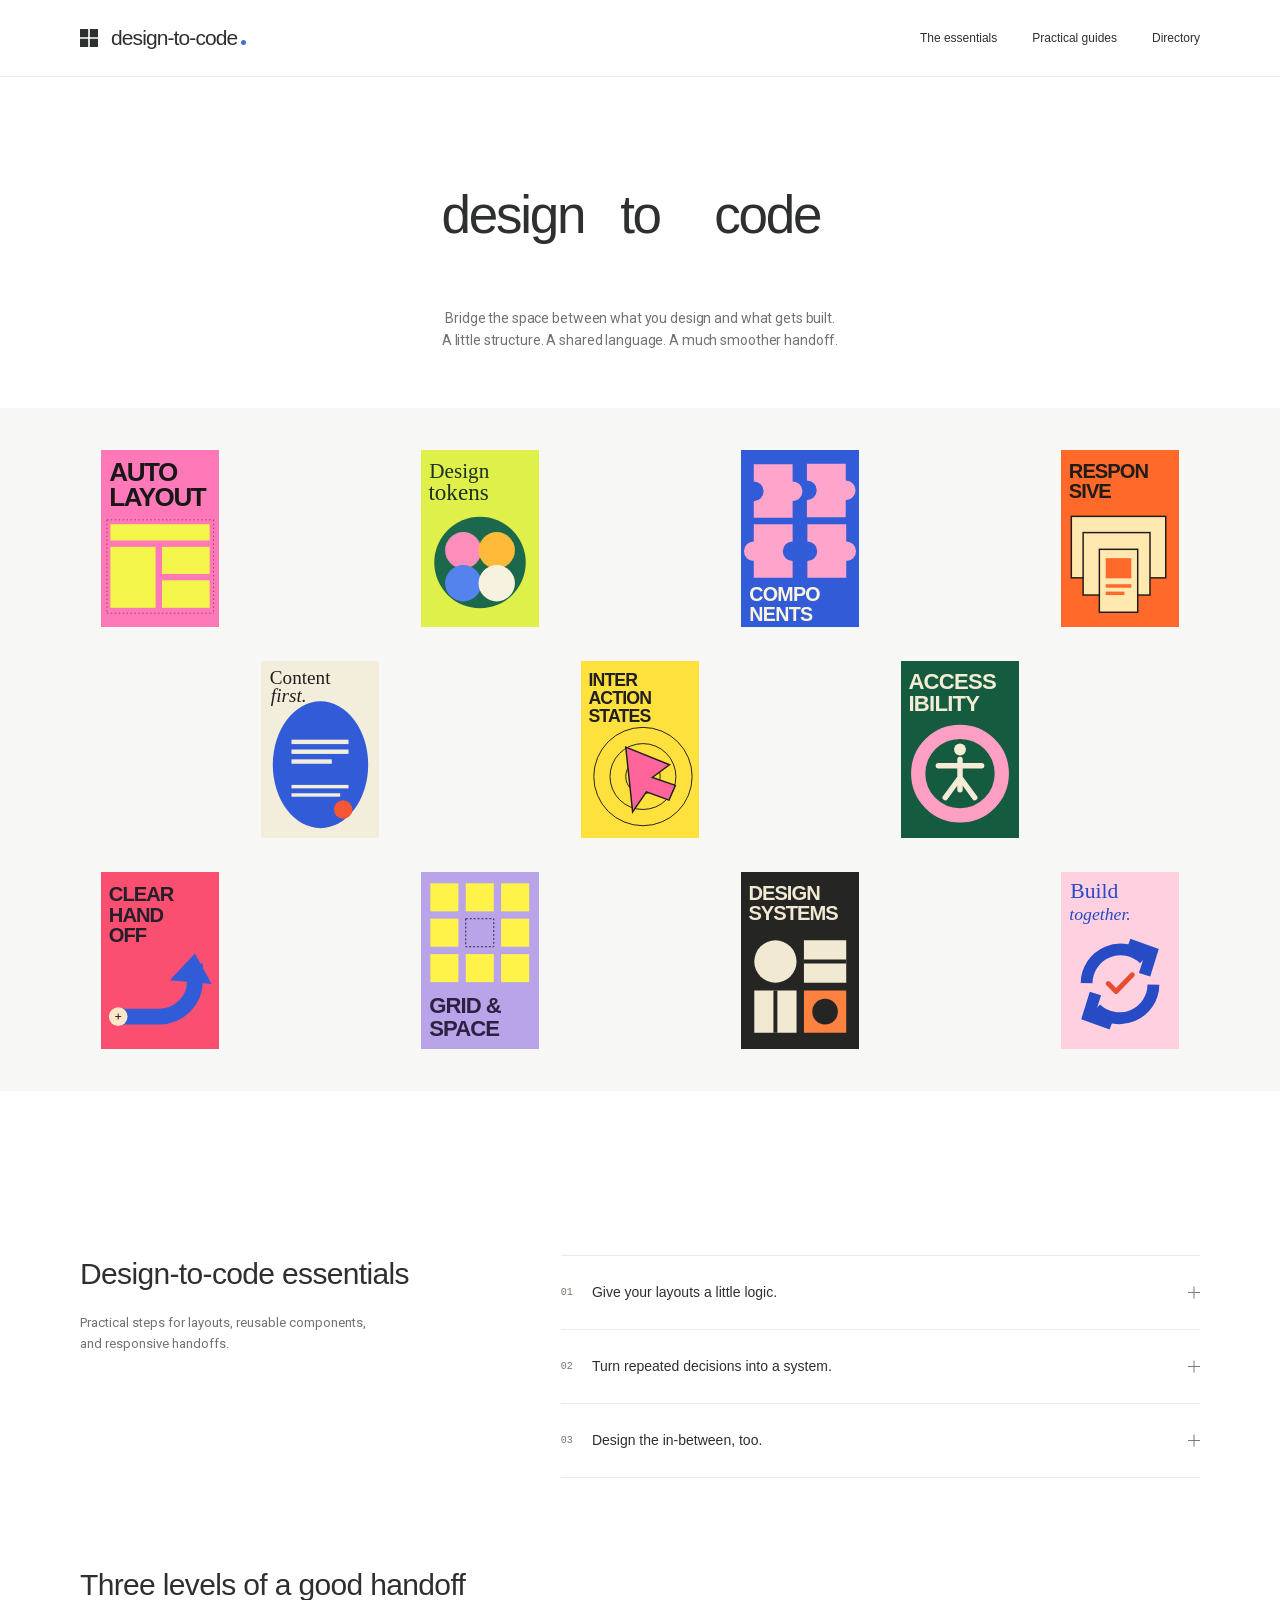
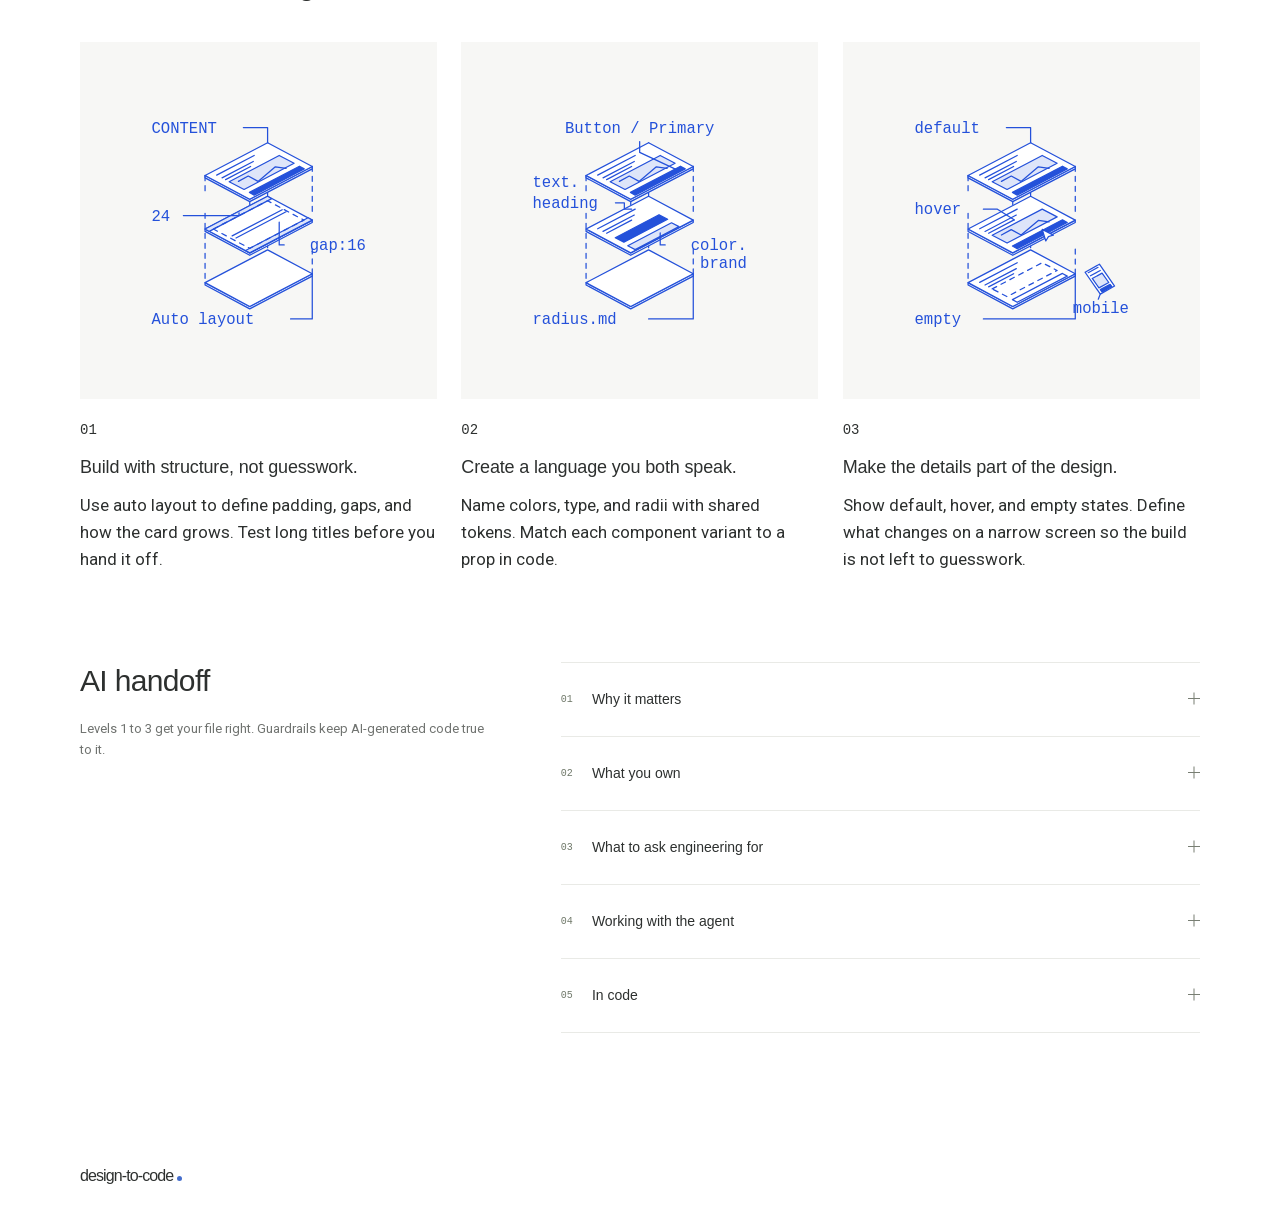
==== index.html @ bad83fb0 "Build design-to-code learning site and resource directory Co-authored-by: Copilot App <223556219+Cop" ====
<!doctype html>
<html lang="en">
<head>
  <meta charset="utf-8">
  <meta name="viewport" content="width=device-width, initial-scale=1">
  <meta name="description" content="Practical guidance for designers on structured layouts, reusable components, and thoughtful handoffs that translate beautifully into code.">
  <meta name="theme-color" content="#ffffff">
  <title>design-to-code — A guide for designers</title>
  <link rel="stylesheet" href="styles.css">
  <link rel="stylesheet" href="handoff.css">
  <script src="script.js" defer></script>
  <script src="books.js" defer></script>
</head>
<body class="learning-page">
  <a class="skip-link" href="#main">Skip to content</a>
  <header class="site-header">
    <nav class="navigation container" aria-label="Main navigation">
      <a class="wordmark" href="#top" aria-label="Microsoft design-to-code home"><img class="microsoft-mark" src="assets/microsoft-mark.svg" width="20" height="20" alt="Microsoft">design-to-code<span class="wordmark-dot" aria-hidden="true"></span></a>
      <div class="nav-links">
        <a href="#principles">The essentials</a>
        <a href="#guides">Practical guides</a>
        <a class="directory-link" href="directory.html">Directory</a>
      </div>
    </nav>
  </header>
  <main id="main">
    <section class="introduction container" id="top" aria-labelledby="hero-title">
      <h1 id="hero-title" class="animated-title">
        <span class="visually-hidden">design to code</span>
        <span class="hero-words" aria-hidden="true">
          <span class="hero-word hero-word-design">design</span>
          <span class="hero-word hero-word-to">to</span>
          <span class="hero-word hero-word-code">code</span>
        </span>
      </h1>
      <p class="hero-description">Bridge the space between what you design and what gets built.<br class="desktop-break"> A little structure. A shared language. A much smoother handoff.</p>
    </section>

    <section class="cover-gallery" aria-label="Design-to-code visual library">
      <div class="cover-gallery-grid container">
        <figure class="cover-tile"><button class="cover-button" type="button" data-book="auto-layout" aria-label="Open Auto layout"><span class="book-cover"><img src="assets/covers/auto-layout.svg" width="240" height="360" alt="Auto layout: structured rows, columns, and spacing"></span></button></figure>
        <figure class="cover-tile"><button class="cover-button" type="button" data-book="design-tokens" aria-label="Open Design tokens"><span class="book-cover"><img src="assets/covers/design-tokens.svg" width="240" height="360" alt="Design tokens: shared colors and visual foundations"></span></button></figure>
        <figure class="cover-tile"><button class="cover-button" type="button" data-book="components" aria-label="Open Components"><span class="book-cover"><img src="assets/covers/components.svg" width="240" height="360" alt="Components: reusable interface building blocks"></span></button></figure>
        <figure class="cover-tile"><button class="cover-button" type="button" data-book="responsive" aria-label="Open Responsive design"><span class="book-cover"><img src="assets/covers/responsive.svg" width="240" height="360" alt="Responsive design: layouts that adapt to different screens"></span></button></figure>
        <figure class="cover-tile"><button class="cover-button" type="button" data-book="content-first" aria-label="Open Content first"><span class="book-cover"><img src="assets/covers/content-first.svg" width="240" height="360" alt="Content first: design with realistic text and imagery"></span></button></figure>
        <figure class="cover-tile"><button class="cover-button" type="button" data-book="interaction-states" aria-label="Open Interaction states"><span class="book-cover"><img src="assets/covers/interaction-states.svg" width="240" height="360" alt="Interaction states: show how controls behave"></span></button></figure>
        <figure class="cover-tile"><button class="cover-button" type="button" data-book="accessibility" aria-label="Open Accessibility"><span class="book-cover"><img src="assets/covers/accessibility.svg" width="240" height="360" alt="Accessibility: make interfaces work for everyone"></span></button></figure>
        <figure class="cover-tile"><button class="cover-button" type="button" data-book="clear-handoff" aria-label="Open Clear handoff"><span class="book-cover"><img src="assets/covers/clear-handoff.svg" width="240" height="360" alt="Clear handoff: communicate intent to developers"></span></button></figure>
        <figure class="cover-tile"><button class="cover-button" type="button" data-book="grid-space" aria-label="Open Grid and space"><span class="book-cover"><img src="assets/covers/grid-space.svg" width="240" height="360" alt="Grid and space: organize visual relationships"></span></button></figure>
        <figure class="cover-tile"><button class="cover-button" type="button" data-book="design-systems" aria-label="Open Design systems"><span class="book-cover"><img src="assets/covers/design-systems.svg" width="240" height="360" alt="Design systems: connected components and conventions"></span></button></figure>
        <figure class="cover-tile"><button class="cover-button" type="button" data-book="build-together" aria-label="Open Build together"><span class="book-cover"><img src="assets/covers/build-together.svg" width="240" height="360" alt="Build together: review the implementation collaboratively"></span></button></figure>
      </div>
    </section>

    <dialog class="book-reader" id="book-reader" aria-labelledby="reader-title" aria-describedby="reader-intro">
      <div class="reader-toolbar"><button id="close-reader" class="reader-close" type="button" autofocus>Close <span aria-hidden="true">×</span></button></div>
      <div class="reader-spread">
        <div class="reader-cover-page"><img id="reader-cover" width="240" height="360" alt=""></div>
        <div class="reader-content">
          <h2 id="reader-title"></h2>
          <p id="reader-intro"></p>
          <h3>Put it into practice</h3>
          <ul id="reader-lessons"></ul>
          <div class="reader-exercise"><h3>Try it in your next design</h3><p id="reader-exercise"></p></div>
        </div>
      </div>
    </dialog>

    <section class="guides container" id="guides" aria-labelledby="guides-title">
      <div class="section-heading">
        <h2 id="guides-title">Design-to-code essentials</h2>
        <p>Practical steps for layouts, reusable components,<br>and responsive handoffs.</p>
      </div>
      <div class="guide-list">
        <details class="guide" id="layout-guide">
          <summary><span class="guide-number">01</span><span>Give your layouts a little logic.</span><span class="expand-icon" aria-hidden="true"></span></summary>
          <div class="guide-content">
            <p>A layout should explain how elements relate, not just where they sit in one screenshot.</p>
            <ul>
              <li>Use auto layout for rows, stacks, and repeated content. Define padding, gaps, alignment, and wrapping instead of positioning every element manually.</li>
              <li>Choose fixed, fill, or content-sized dimensions intentionally. Show what grows when text wraps and what stays aligned.</li>
              <li>Name layers by their role, such as Product card or Primary action, and keep the hierarchy close to the interface's structure.</li>
            </ul>
            <p class="try-it"><strong>Try this:</strong> Replace a short heading with a long one. Does the card grow naturally without overlapping its neighbors?</p>
          </div>
        </details>
        <details class="guide" id="components-guide">
          <summary><span class="guide-number">02</span><span>Turn repeated decisions into a system.</span><span class="expand-icon" aria-hidden="true"></span></summary>
          <div class="guide-content">
            <p>Consistency works best when design and code share the same building blocks.</p>
            <ul>
              <li>Use components for repeated patterns. Define variants for meaningful differences, such as size and state, instead of detaching every instance.</li>
              <li>Use semantic tokens for colors, type, spacing, and radii. A name like <code>color.text.secondary</code> communicates intent better than a hex value.</li>
              <li>Agree on component and token names with developers. Check the existing code library before designing a new version of something it already supports.</li>
            </ul>
            <p class="try-it"><strong>Try this:</strong> Change your primary color token. Every primary action should update without editing individual screens.</p>
          </div>
        </details>
        <details class="guide" id="handoff-guide">
          <summary><span class="guide-number">03</span><span>Design the in-between, too.</span><span class="expand-icon" aria-hidden="true"></span></summary>
          <div class="guide-content">
            <p>The happy path is only one part of a working interface. Make the rest explicit.</p>
            <ul>
              <li>Show narrow and wide layouts, then describe what stacks, wraps, hides, or scrolls between them. Choose breakpoints based on when content stops fitting.</li>
              <li>Include focus, hover, disabled, loading, empty, error, and success states where relevant. Note keyboard behavior, labels, and accessible contrast.</li>
              <li>Use realistic content, including long text and missing images. Document interactions, export required assets, and review the built page together.</li>
            </ul>
            <p class="try-it"><strong>Try this:</strong> Walk through the interface using only a keyboard. Can you reach every action and always tell where focus is?</p>
          </div>
        </details>
      </div>
    </section>

    <section class="principles container handoff-levels" id="principles" aria-labelledby="levels-title">
      <h2 class="principles-title" id="levels-title">Three levels of a good handoff</h2>
      <article class="principle">
        <a class="handoff-poster structure-poster" href="#layout-guide" aria-label="Read the guide to structured layouts">
          <svg viewBox="0 0 560 560" role="img" aria-labelledby="structure-art-title structure-art-desc">
            <title id="structure-art-title">Exploded diagram of a structured UI card</title>
            <desc id="structure-art-desc">Blue axonometric layers separate the card's content, padding and gaps, and auto layout frame. Dashed alignment guides connect the layers.</desc>
            <rect class="handoff-canvas" width="560" height="560" fill="#f7f7f5" aria-hidden="true"/>
            <defs>
              <symbol id="handoff-ui-plane" viewBox="0 0 360 198" overflow="visible">
                <path class="diagram-shape diagram-tint" d="M0 110 150 190 360 80V88L150 198 0 118Z"/>
                <path class="diagram-shape diagram-paper" d="M0 110 210 0 360 80 150 190Z"/>
              </symbol>
              <symbol id="handoff-ui-content" viewBox="0 0 360 198" overflow="visible">
                <use href="#handoff-ui-plane" width="360" height="198"/>
                <path class="diagram-shape" d="M39 109 165 43M57 118 162 63M69 124 153 80"/>
                <path class="diagram-shape diagram-tint" d="M81 131 249 43 299 69 131 157Z"/>
                <path class="diagram-shape" d="M112 130 145 112 178 130 236 81 272 86"/>
                <path class="diagram-shape diagram-accent" d="M149 167 317 79 333 88 165 176Z"/>
              </symbol>
              <symbol id="handoff-alignment" viewBox="0 0 560 560" overflow="visible">
                <path class="diagram-shape diagram-dashed" d="M184 166V200M184 250V406M324 92V332M424 145V250M424 330V386M284 219V459"/>
              </symbol>
            </defs>
            <g class="poster-artwork">
              <g class="diagram-layers" transform="translate(67.2 93.4) scale(.7)">
                <g class="diagram-motion diagram-guides">
                  <use href="#handoff-alignment" width="560" height="560"/>
                </g>
                <use data-primary-card href="#handoff-ui-plane" x="184" y="332" width="240" height="132"/>
                <g class="diagram-motion diagram-layer-middle">
                  <use href="#handoff-ui-plane" x="184" y="212" width="240" height="132"/>
                  <g transform="translate(184 212) scale(.6666667)">
                    <path class="diagram-shape diagram-tint" d="M0 110 210 0 224 8 14 118ZM150 190 360 80 346 72 136 182Z"/>
                    <path class="diagram-shape diagram-dashed" d="M28 110 210 15 332 80 150 175Z"/>
                    <path class="diagram-shape" d="M91 133 259 45M104 140 272 52"/>
                  </g>
                </g>
                <g class="diagram-motion diagram-layer-top">
                  <use href="#handoff-ui-content" x="184" y="92" width="240" height="132"/>
                </g>
              </g>
              <g class="diagram-motion diagram-note-top">
                <path class="diagram-shape" d="M256 134H294V157.8"/>
                <text x="112" y="142">CONTENT</text>
              </g>
              <g class="diagram-motion diagram-note-middle">
                <path class="diagram-shape" d="M162 272H249.2V267.7M320 318H312.2V282.4"/>
                <text x="112" y="280">24</text>
                <text x="448" y="326" text-anchor="end">gap:16</text>
              </g>
              <path class="diagram-shape" d="M330 434H364V362.9"/>
              <text x="112" y="442">Auto layout</text>
            </g>
          </svg>
        </a>
        <div class="card-copy">
          <p class="level-number" aria-label="Level 1">01</p>
          <h3><a href="#layout-guide">Build with structure, not guesswork.</a></h3>
          <p>Use auto layout to define padding, gaps, and how the card grows. Test long titles before you hand it off.</p>
        </div>
      </article>
      <article class="principle">
        <a class="handoff-poster tokens-poster" href="#components-guide" aria-label="Read the guide to components and design tokens">
          <svg viewBox="0 0 560 560" role="img" aria-labelledby="tokens-art-title tokens-art-desc">
            <title id="tokens-art-title">Exploded diagram of components and shared tokens</title>
            <desc id="tokens-art-desc">The same blue UI assembly separates a reusable component, its heading and brand tokens, and a shared base with a radius token.</desc>
            <rect class="handoff-canvas" width="560" height="560" fill="#f7f7f5" aria-hidden="true"/>
            <g class="poster-artwork">
              <g class="diagram-layers" transform="translate(67.2 93.4) scale(.7)">
                <g class="diagram-motion diagram-guides">
                  <use href="#handoff-alignment" width="560" height="560"/>
                </g>
                <use data-primary-card href="#handoff-ui-plane" x="184" y="332" width="240" height="132"/>
                <g class="diagram-motion diagram-layer-middle">
                  <use href="#handoff-ui-plane" x="184" y="212" width="240" height="132"/>
                  <g transform="translate(184 212) scale(.6666667)">
                    <path class="diagram-shape" d="M39 109 165 43M57 118 162 63M69 124 153 80"/>
                    <path class="diagram-shape diagram-accent" d="M98 139 245 62 274 77 127 154Z"/>
                    <path class="diagram-shape diagram-tint" d="M140 166 287 89 312 102 165 179Z"/>
                  </g>
                </g>
                <g class="diagram-motion diagram-layer-top">
                  <use href="#handoff-ui-content" x="184" y="92" width="240" height="132"/>
                </g>
              </g>
              <g class="diagram-motion diagram-note-top">
                <path class="diagram-shape" d="M280 156V173L340.2 201.2"/>
                <text x="280" y="142" text-anchor="middle">Button / Primary</text>
              </g>
              <g class="diagram-motion diagram-note-middle">
                <path class="diagram-shape" d="M242 252H256V262.1H267.4M320 318H312.2V299.2"/>
                <text x="112" y="228"><tspan>text.</tspan><tspan x="112" dy="32">heading</tspan></text>
                <text x="448" y="326" text-anchor="end"><tspan>color.</tspan><tspan x="448" dy="28">brand</tspan></text>
              </g>
              <path class="diagram-shape" d="M294 434H364V362.9"/>
              <text x="112" y="442">radius.md</text>
            </g>
          </svg>
        </a>
        <div class="card-copy">
          <p class="level-number" aria-label="Level 2">02</p>
          <h3><a href="#components-guide">Create a language you both speak.</a></h3>
          <p>Name colors, type, and radii with shared tokens. Match each component variant to a prop in code.</p>
        </div>
      </article>
      <article class="principle">
        <a class="handoff-poster states-poster" href="#handoff-guide" aria-label="Read the guide to responsive behavior and handoff">
          <svg viewBox="0 0 560 560" role="img" aria-labelledby="states-art-title states-art-desc">
            <title id="states-art-title">Exploded diagram of states and responsive behavior</title>
            <desc id="states-art-desc">Blue layers show the same card in default, hover with a cursor, and empty states. A narrow mobile layout sits beside the assembly with its own annotation.</desc>
            <rect class="handoff-canvas" width="560" height="560" fill="#f7f7f5" aria-hidden="true"/>
            <g class="poster-artwork">
              <g class="diagram-layers" transform="translate(67.2 93.4) scale(.7)">
                <g class="diagram-motion diagram-guides">
                  <use href="#handoff-alignment" width="560" height="560"/>
                </g>
                <use data-primary-card href="#handoff-ui-plane" x="184" y="332" width="240" height="132"/>
                <g transform="translate(184 332) scale(.6666667)">
                  <path class="diagram-shape" d="M39 109 165 43M57 118 162 63M69 124 153 80"/>
                  <path class="diagram-shape diagram-dashed" d="M81 131 249 43 299 69 131 157Z"/>
                  <path class="diagram-shape" d="M149 167 317 79 333 88 165 176Z"/>
                </g>
                <g class="diagram-motion diagram-layer-middle">
                  <use href="#handoff-ui-content" x="184" y="212" width="240" height="132"/>
                  <path class="diagram-shape diagram-paper" d="m350 286 8 26 6-10 11-3z"/>
                </g>
                <g class="diagram-motion diagram-layer-top">
                  <use href="#handoff-ui-content" x="184" y="92" width="240" height="132"/>
                </g>
                <path class="diagram-shape diagram-paper" d="M446 382 478 364 512 413 480 431Z"/>
                <path class="diagram-shape" d="M453 383 475 371M458 390 480 378"/>
                <path class="diagram-shape diagram-tint" d="M462 396 484 384 499 405 477 417Z"/>
                <path class="diagram-shape diagram-accent" d="M480 421 502 409 506 414 484 426Z"/>
              </g>
              <g class="diagram-motion diagram-note-top">
                <path class="diagram-shape" d="M256 134H294V157.8"/>
                <text x="112" y="142">default</text>
              </g>
              <g class="diagram-motion diagram-note-middle">
                <path class="diagram-shape" d="M220 262H242L268.8 278.9"/>
                <text x="112" y="270">hover</text>
              </g>
              <path class="diagram-shape" d="M220 434H364V362.9M400 403.1L403.2 395.1"/>
              <text x="112" y="442">empty</text>
              <text x="448" y="424" text-anchor="end">mobile</text>
            </g>
          </svg>
        </a>
        <div class="card-copy">
          <p class="level-number" aria-label="Level 3">03</p>
          <h3><a href="#handoff-guide">Make the details part of the design.</a></h3>
          <p>Show default, hover, and empty states. Define what changes on a narrow screen so the build is not left to guesswork.</p>
        </div>
      </article>
    </section>
    <section class="guides ai-handoff container" id="ai-handoff" aria-labelledby="ai-handoff-title">
      <div class="section-heading">
        <h2 id="ai-handoff-title">AI handoff</h2>
        <p>Levels 1 to 3 get your file right. Guardrails keep AI-generated code true to it.</p>
      </div>
      <div class="guide-list">
        <details class="guide" id="ai-why">
          <summary><span class="guide-number">01</span><span>Why it matters</span><span class="expand-icon" aria-hidden="true"></span></summary>
          <div class="guide-content">
            <p>AI coding tools copy whatever structure you give them. A messy file gets messy code, faster. Guardrails make the model follow your system instead of improvising.</p>
          </div>
        </details>
        <details class="guide" id="ai-design">
          <summary><span class="guide-number">02</span><span>What you own</span><span class="expand-icon" aria-hidden="true"></span></summary>
          <div class="guide-content">
            <ul>
              <li>Auto layout and variables in the Figma file.</li>
              <li>Component variants that match the props in code.</li>
              <li>Code Connect mappings between Figma components and code.</li>
              <li>A one-line use when / don't use when note on each component.</li>
            </ul>
          </div>
        </details>
        <details class="guide" id="ai-engineering">
          <summary><span class="guide-number">03</span><span>What to ask engineering for</span><span class="expand-icon" aria-hidden="true"></span></summary>
          <div class="guide-content">
            <ul>
              <li>A rules file at the repo root, such as <code>CLAUDE.md</code> or <code>AGENTS.md</code>, or project rules in <code>.cursor/rules</code>.</li>
              <li>Tokens exported as code, with shared names for colors, spacing, and type.</li>
              <li>Lint rules that ban hardcoded colors and spacing, with violations failing the build in CI.</li>
              <li>A Tailwind theme or configuration locked to those tokens.</li>
            </ul>
          </div>
        </details>
        <details class="guide" id="ai-workflow">
          <summary><span class="guide-number">04</span><span>Working with the agent</span><span class="expand-icon" aria-hidden="true"></span></summary>
          <div class="guide-content">
            <ol>
              <li>Work on one frame at a time.</li>
              <li>Ask for a plan listing components and gaps before it codes.</li>
              <li>Have it screenshot its output and compare it to the Figma frame.</li>
              <li>Review every change as a pull request.</li>
            </ol>
          </div>
        </details>
        <details class="guide" id="ai-code-guide">
          <summary><span class="guide-number">05</span><span>In code</span><span class="expand-icon" aria-hidden="true"></span></summary>
          <div class="guide-content">
            <p>Use this sample as a starting point for <code>CLAUDE.md</code>. Adapt the paths and token names to your repository.</p>
            <div class="ai-code">
              <div class="ai-code-toolbar"><span>CLAUDE.md</span><button class="copy-rules" id="copy-ai-rules" type="button" aria-describedby="copy-ai-rules-status">Copy rules</button></div>
              <pre><code id="ai-rules"># UI implementation rules
Use only components from /components/ui.
Use the design tokens exported from tokens.ts.
Never hardcode colors, spacing, or font sizes.
Match component variants to documented props.
If no component fits, stop and ask.
Do not use inline styles.
Do not add dependencies without asking.
Implement one Figma frame at a time.
Before coding, list the components and gaps in a plan.
Screenshot the result and compare it with the Figma frame.
Submit every change for review as a pull request.</code></pre>
            </div>
            <p class="copy-rules-status" id="copy-ai-rules-status" role="status" aria-live="polite"></p>
            <p class="try-it"><strong>Try this:</strong> Give the same Figma frame to an AI tool with and without the rules file. Compare which components and values each version used.</p>
          </div>
        </details>
      </div>
    </section>
  </main>
  <footer class="site-footer container">
    <a class="wordmark" href="#top">design-to-code<span class="wordmark-dot" aria-hidden="true"></span></a>
  </footer>
</body>
</html>
---- styles.css ----
@font-face {
  font-family: "Roboto";
  src: url("assets/fonts/roboto-latin.woff2") format("woff2");
  font-style: normal;
  font-weight: 400 700;
  font-display: swap;
}

:root {
  color-scheme: light;
  --ink: #2d302f;
  --muted: #707370;
  --line: #e9eae6;
  --panel: #f5f6f4;
  --blue: #446dcc;
}

* { box-sizing: border-box; }
html { scroll-behavior: smooth; scroll-padding-top: 30px; }
body { margin: 0; background: #fff; color: var(--ink); font-family: "Helvetica Neue", Helvetica, Arial, sans-serif; -webkit-font-smoothing: antialiased; }
.learning-page p, .learning-page .guide-content li, .learning-page .reader-content li { font-family: "Roboto", "Helvetica Neue", Helvetica, Arial, sans-serif; }
.learning-page h1, .learning-page h2, .learning-page h3, .learning-page summary { font-weight: 400; }
a { color: inherit; text-decoration: none; }
button, input { font: inherit; }
a, button, summary, input { -webkit-tap-highlight-color: transparent; }
a:focus-visible, button:focus-visible, summary:focus-visible, input:focus-visible { outline: 3px solid var(--blue); outline-offset: 5px; border-radius: 3px; }
.container { width: min(1120px, calc(100% - 96px)); margin-inline: auto; }
.site-header { border-bottom: 1px solid var(--line); }
.navigation { min-height: 76px; display: flex; align-items: center; justify-content: space-between; gap: 24px; }
.wordmark { display: inline-flex; align-items: baseline; gap: 4px; font-size: 21px; font-weight: 500; letter-spacing: -.9px; white-space: nowrap; }
.microsoft-mark { width: 18px; height: 18px; margin-right: 9px; align-self: center; flex-shrink: 0; }
.wordmark-dot { width: 5px; height: 5px; background: var(--blue); border-radius: 50%; }
.nav-links { display: flex; align-items: center; gap: 35px; font-size: 12px; }
.nav-links > a:hover { color: var(--blue); }
.introduction { padding-block: 67px 57px; text-align: center; }
h1 { margin: 0; font-weight: 400; font-size: clamp(36px, 4.2vw, 53px); letter-spacing: -2.25px; line-height: 1.08; }
.hero-words { display: inline-grid; grid-template-columns: 3.1em 1em 3.1em; column-gap: .35em; padding-block: .8em; }
.hero-word { grid-row: 1; white-space: nowrap; }
.hero-word-design { grid-column: 1; animation: swap-design 4.8s ease-in-out both; }
.hero-word-to { grid-column: 2; }
.hero-word-code { grid-column: 3; animation: swap-code 4.8s ease-in-out both; }
@keyframes swap-design {
  0%, 35%, 95%, 100% { transform: translate(0, 0); }
  40%, 90% { transform: translate(2.4em, -.75em); }
  45%, 85% { transform: translate(4.8em, 0); }
}
@keyframes swap-code {
  0%, 35%, 95%, 100% { transform: translate(0, 0); }
  40%, 90% { transform: translate(-2.4em, .75em); }
  45%, 85% { transform: translate(-4.8em, 0); }
}
.hero-description { margin: 22px 0 0; color: var(--muted); font-size: 14px; line-height: 1.55; letter-spacing: -.12px; }
.cover-gallery { background: #f7f7f5; padding-block: 42px; margin-bottom: 76px; }
.cover-gallery-grid { display: grid; grid-template-columns: repeat(7, minmax(0, 1fr)); gap: 34px 0; justify-items: center; align-items: start; }
.cover-tile { margin: 0; width: min(100%, 118px); }
.cover-tile img { display: block; width: 100%; height: auto; }
.cover-button { --book-shift: 0px; --book-scale: 1; --book-open: 0; display: block; position: relative; width: 100%; border: 0; padding: 0; background: none; cursor: pointer; }
.cover-button::before { content: ""; position: absolute; inset: 0; border: 1px solid #dedace; background: #fff; opacity: var(--book-open); transition: opacity .2s ease; pointer-events: none; }
.cover-button::after { content: ""; position: absolute; inset: 14% 13% 16% 17%; background: linear-gradient(#a59e8b, #a59e8b) 0 0 / 66% 2px no-repeat, repeating-linear-gradient(to bottom, #c6beac 0 1px, transparent 1px 9px) 0 17px / 100% calc(100% - 17px) no-repeat; opacity: var(--book-open); transition: opacity .2s ease; pointer-events: none; }
.book-cover { display: block; position: relative; z-index: 1; transform-origin: left center; transform: translateX(var(--book-shift)) scaleX(var(--book-scale)); transition: transform .35s cubic-bezier(.2, .65, .25, 1); pointer-events: none; }
.cover-button:focus { --book-shift: -8px; --book-scale: .68; --book-open: 1; }
@media (hover: hover) and (pointer: fine) {
  .cover-button:hover { --book-shift: -8px; --book-scale: .68; --book-open: 1; }
}
.book-reader { width: min(860px, calc(100% - 40px)); max-height: calc(100dvh - 48px); padding: 0; border: 0; border-radius: 8px; color: var(--ink); background: #fff; box-shadow: 0 24px 90px #0003; }
.book-reader[open] { animation: reader-open .2s ease-out; }
.book-reader::backdrop { background: #20251fcc; }
.reader-toolbar { display: flex; justify-content: flex-end; position: sticky; top: 0; background: #fff; z-index: 1; padding: 10px 16px; border-bottom: 1px solid #e5e3db; }
.reader-close { border: 0; padding: 9px 12px; background: none; color: #535a4e; font-size: 12px; cursor: pointer; }
.reader-close span { margin-left: 12px; font-size: 20px; vertical-align: -1px; }
.reader-spread { display: grid; grid-template-columns: .75fr 1.25fr; }
.reader-cover-page { padding: 40px 30px; display: flex; justify-content: center; align-items: center; background: #fff; box-shadow: inset -12px 0 18px -16px #302f284d; }
.reader-cover-page img { width: min(100%, 190px); height: auto; box-shadow: 3px 5px 12px #23221d17; }
.reader-content { padding: 34px 36px 40px; border-left: 1px solid #e3e1d7; background: #fff; }
.reader-content h2 { font-size: 30px; line-height: 1.2; letter-spacing: -.9px; margin: 0 0 18px; }
.reader-content h3 { font-size: 13px; margin: 24px 0 12px; }
.reader-content p, .reader-content li { color: #62665c; font-size: 13px; line-height: 1.6; }
.reader-content p { margin: 0; }
.reader-content ul { padding-left: 18px; margin: 0; }
.reader-content li { padding-left: 3px; margin-bottom: 8px; }
.reader-exercise { border-top: 1px solid #e3e1d7; margin-top: 24px; }
body.reader-open { overflow: hidden; }
@keyframes reader-open { from { opacity: 0; transform: translateY(8px) scale(.98); } to { opacity: 1; transform: none; } }
.cover-tile:nth-child(1), .cover-tile:nth-child(8) { grid-column: 1; }
.cover-tile:nth-child(2), .cover-tile:nth-child(9) { grid-column: 3; }
.cover-tile:nth-child(3), .cover-tile:nth-child(10) { grid-column: 5; }
.cover-tile:nth-child(4), .cover-tile:nth-child(11) { grid-column: 7; }
.cover-tile:nth-child(5) { grid-column: 2; }
.cover-tile:nth-child(6) { grid-column: 4; }
.cover-tile:nth-child(7) { grid-column: 6; }
.principles { display: grid; grid-template-columns: repeat(3, minmax(0, 1fr)); gap: 16px; }
.principles-title { grid-column: 1 / -1; }
.illustration-link { display: block; border-radius: 12px; }
.illustration { aspect-ratio: 1; position: relative; background: var(--panel); border-radius: 12px; overflow: hidden; }
.illustration svg { display: block; width: 100%; height: 100%; transition: transform .3s ease; }
.illustration-link:hover svg { transform: translateY(-3px); }
.card-copy { padding: 20px 5px 0 0; }
.card-copy h3 { margin: 0 0 8px; font-size: 18px; letter-spacing: -.15px; line-height: 1.5; }
.card-copy h3 a { display: block; }
.card-copy h3 a:hover { color: var(--blue); }
.card-copy p { margin: 0; color: var(--muted); font-size: 12px; line-height: 1.6; max-width: 340px; }
.guides { display: grid; grid-template-columns: .9fr 1.4fr; gap: 70px; padding-block: 88px; }
.section-heading h2, .principles-title { font-size: clamp(22px, 2.6vw, 30px); line-height: 1.25; letter-spacing: -.65px; margin: 0; }
.principles-title { margin-bottom: 14px; }
.section-heading > p:last-child { font-size: 13px; color: var(--muted); line-height: 1.6; margin: 20px 0 0; }
.guide { border-bottom: 1px solid var(--line); scroll-margin-top: 28px; }
.guide:first-child { border-top: 1px solid var(--line); }
.guide summary { display: flex; align-items: center; gap: 19px; list-style: none; padding-block: 26px; font-size: 14px; cursor: pointer; line-height: 1.5; }
.guide summary::-webkit-details-marker { display: none; }
.guide-number { color: #6f7869; font-family: "Courier New", monospace; font-size: 10px; }
.expand-icon { position: relative; width: 12px; height: 12px; flex-shrink: 0; margin-left: auto; }
.expand-icon::before, .expand-icon::after { content: ""; position: absolute; background: #787e73; left: 0; top: 5px; width: 12px; height: 1px; }
.expand-icon::after { transform: rotate(90deg); }
.guide[open] .expand-icon::after { display: none; }
.guide summary:hover { color: var(--blue); }
.guide-content { padding: 0 0 25px 33px; color: #62685f; font-size: 13px; line-height: 1.6; }
.guide-content p { margin: 0 0 12px; }
.guide-content ul { padding-left: 17px; }
.guide-content li { margin-bottom: 8px; }
.guide-content .try-it { background: var(--panel); border-radius: 6px; padding: 14px 17px; margin: 16px 0 0; }
.site-footer { display: flex; align-items: center; justify-content: space-between; gap: 20px; padding-block: 46px 36px; }
.site-footer .wordmark { font-size: 16px; }
.site-footer > a:last-child:not(.wordmark) { font-size: 10px; color: #67705f; }
.site-footer > a:last-child:not(.wordmark) span { margin-left: 10px; }
.skip-link { position: fixed; top: 12px; left: 12px; padding: 12px 20px; background: var(--ink); color: #fff; z-index: 10; transform: translateY(-150%); }
.skip-link:focus { transform: translateY(0); }
.visually-hidden { position: absolute; width: 1px; height: 1px; margin: -1px; padding: 0; clip: rect(0, 0, 0, 0); overflow: hidden; white-space: nowrap; border: 0; }

@media (min-width: 1400px) {
  .container { width: min(1200px, calc(100% - 120px)); }
  .introduction { padding-block: 76px 64px; }
}
@media (max-width: 900px) {
  .container { width: calc(100% - 48px); }
  .nav-links { gap: 20px; }
  .nav-links > a:first-child { display: none; }
  .principles { gap: 13px; }
  .card-copy h3 { font-size: 16px; }
  .guides { gap: 35px; grid-template-columns: .8fr 1.3fr; }
}
@media (max-width: 620px) {
  html { scroll-padding-top: 20px; }
  .container { width: calc(100% - 40px); }
  .navigation { min-height: 70px; gap: 15px; }
  .wordmark { font-size: 19px; }
  .nav-links { gap: 0; }
  .nav-links > a { display: none; }
  .navigation { flex-direction: column; align-items: stretch; padding-block: 15px; gap: 12px; }
  .wordmark { align-self: flex-start; }
  .nav-links { justify-content: space-between; }
  .nav-links > a.design-system-link { display: inline-block; font-size: 12px; }
  .learning-page .nav-links > a.directory-link { display: inline-block; font-size: 12px; }
  .introduction { padding-block: 54px 40px; }
  h1 { font-size: clamp(31px, 8.9vw, 45px); letter-spacing: -1.6px; line-height: 1.12; }
  .hero-description { font-size: 13px; margin-top: 20px; max-width: 370px; margin-inline: auto; }
  .desktop-break { display: none; }
  .cover-gallery { padding-block: 32px; margin-bottom: 44px; }
  .cover-gallery-grid { grid-template-columns: repeat(2, minmax(0, 1fr)); gap: 32px 24px; }
  .cover-tile:nth-child(n) { grid-column: auto; }
  .cover-tile:last-child { grid-column: 1 / -1; }
  .book-reader { width: calc(100% - 24px); max-height: calc(100dvh - 24px); }
  .reader-spread { grid-template-columns: 1fr; }
  .reader-cover-page { padding: 24px; box-shadow: none; }
  .reader-cover-page img { width: 108px; }
  .reader-content { padding: 28px 24px 32px; border-left: 0; border-top: 1px solid #e3e1d7; }
  .reader-content h2 { font-size: 27px; }
  .principles { grid-template-columns: 1fr; gap: 32px; max-width: 410px; }
  .illustration { border-radius: 11px; }
  .card-copy { padding-top: 17px; }
  .card-copy h3 { font-size: 18px; }
  .card-copy p { font-size: 13px; max-width: none; }
  .guides { grid-template-columns: 1fr; gap: 32px; padding-block: 54px; }
  .guide summary { gap: 13px; font-size: 13px; padding-block: 23px; }
  .guide-content { padding-left: 27px; }
  .site-footer { flex-wrap: wrap; padding-block: 32px; gap: 12px; }
}
@media (prefers-reduced-motion: reduce) {
  html { scroll-behavior: auto; }
  .hero-word { animation: none; transform: none; }
  .book-reader[open] { animation: none; }
  .book-cover, .cover-button::before, .cover-button::after { transition: none; }
  .illustration svg { transition: none; }
  .illustration-link:hover svg { transform: none; }
}
---- handoff.css ----
.handoff-levels { --level-gap: 24px; --diagram-blue: #2451da; gap: var(--level-gap); }
.handoff-poster { display: block; aspect-ratio: 1 / 1; background: #f7f7f5; container-type: inline-size; }
.handoff-poster svg { display: block; width: 100%; height: auto; fill: var(--diagram-blue); font: 27px ui-monospace, "SFMono-Regular", Consolas, "Liberation Mono", monospace; }
/* Compensate for the SVG viewBox so rendered labels stay at least 13.5px. */
.handoff-poster svg { font-size: clamp(13.5px, calc(43.74px - 5.4cqw), 30.24px); }
.diagram-shape { fill: none; stroke: var(--diagram-blue); stroke-width: 1.25px; vector-effect: non-scaling-stroke; stroke-linejoin: round; stroke-linecap: round; }
.diagram-paper { fill: #fff; }
.diagram-tint { fill: color-mix(in srgb, var(--diagram-blue) 15%, white); }
.diagram-accent { fill: var(--diagram-blue); }
.diagram-dashed { stroke-dasharray: 5 5; }
.handoff-levels .card-copy { padding: 22px 0 0; }
.handoff-levels .level-number { position: relative; font: 14px/1.4 ui-monospace, "SFMono-Regular", Consolas, monospace; color: var(--ink); margin: 0 0 14px; max-width: none; }
.handoff-levels .card-copy h3 { font-size: 18px; line-height: 1.4; margin-bottom: 12px; }
.handoff-levels .card-copy > p:not(.level-number) { font-size: 17px; line-height: 1.6; color: var(--ink); max-width: none; }

@media (prefers-reduced-motion: no-preference) {
  .diagram-motion { transition: transform 480ms cubic-bezier(.2, .7, .2, 1); }
  .diagram-layer-top { --diagram-expansion: translateY(-24px); }
  .diagram-layer-middle { --diagram-expansion: translateY(-12px); }
  .diagram-note-top { --diagram-expansion: translateY(-16.8px); }
  .diagram-note-middle { --diagram-expansion: translateY(-8.4px); }
  .diagram-guides { --diagram-expansion: scaleY(1.065); transform-origin: 0 464px; }
  .handoff-poster.is-entering .diagram-motion { animation: handoff-expand 1800ms ease-in-out; }
  .handoff-poster:focus-visible .diagram-motion { animation: none; transform: var(--diagram-expansion); }
  @keyframes handoff-expand {
    0%, 100% { transform: none; }
    35%, 65% { transform: var(--diagram-expansion); }
  }
}
@media (prefers-reduced-motion: no-preference) and (hover: hover) {
  .handoff-poster:hover .diagram-motion { animation: none; transform: var(--diagram-expansion); }
}

.ai-handoff { scroll-margin-top: 30px; }
.ai-handoff .guide-content ol { padding-left: 17px; }
.ai-code { border: 1px solid var(--line); background: var(--panel); border-radius: 6px; overflow: hidden; }
.ai-code-toolbar { display: flex; align-items: center; justify-content: space-between; gap: 16px; padding: 14px 20px; border-bottom: 1px solid var(--line); }
.ai-code-toolbar > span { font: 15px ui-monospace, "SFMono-Regular", Consolas, monospace; }
.copy-rules { min-height: 44px; border: 1px solid var(--ink); padding: 8px 14px; border-radius: 4px; color: var(--ink); background: #fff; cursor: pointer; }
.copy-rules:hover { background: var(--panel); }
.copy-rules:disabled { cursor: wait; }
.ai-code pre { margin: 0; padding: 20px; font: 16px/1.65 ui-monospace, "SFMono-Regular", Consolas, monospace; white-space: pre-wrap; overflow-wrap: anywhere; }
.ai-code code { font: inherit; color: var(--ink); }
.ai-handoff .copy-rules-status { margin: 10px 0 12px; min-height: 1.6em; }
.copy-rules-status[data-state="error"] { color: #a03425; }

@media (max-width: 1000px) {
  .handoff-levels { --level-gap: 16px; width: calc(100% - 48px); }
}
@media (max-width: 829px) {
  .handoff-levels { grid-template-columns: 1fr; width: min(560px, calc(100% - 40px)); max-width: 560px; gap: 40px; }
}
@media (max-width: 620px) {
  .ai-code-toolbar { padding-inline: 14px; gap: 10px; }
  .ai-code pre { padding: 16px; }
}
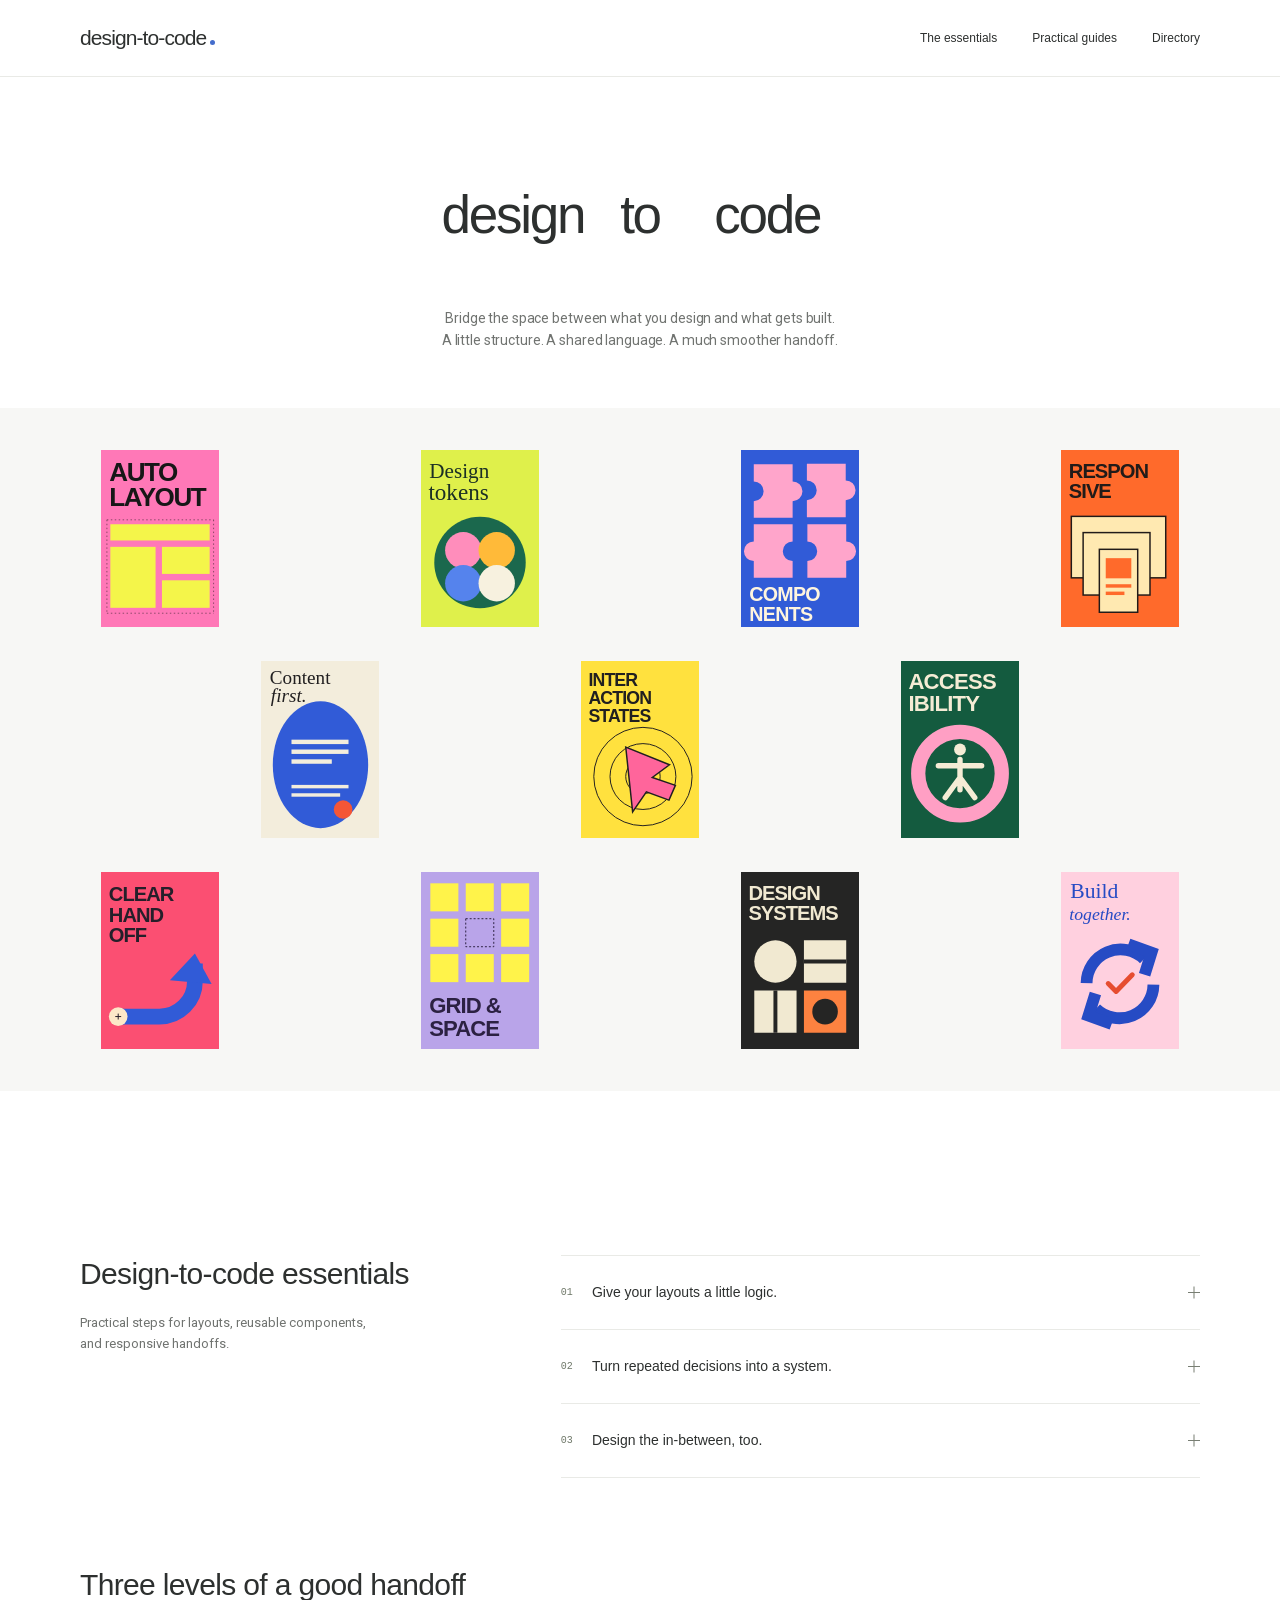
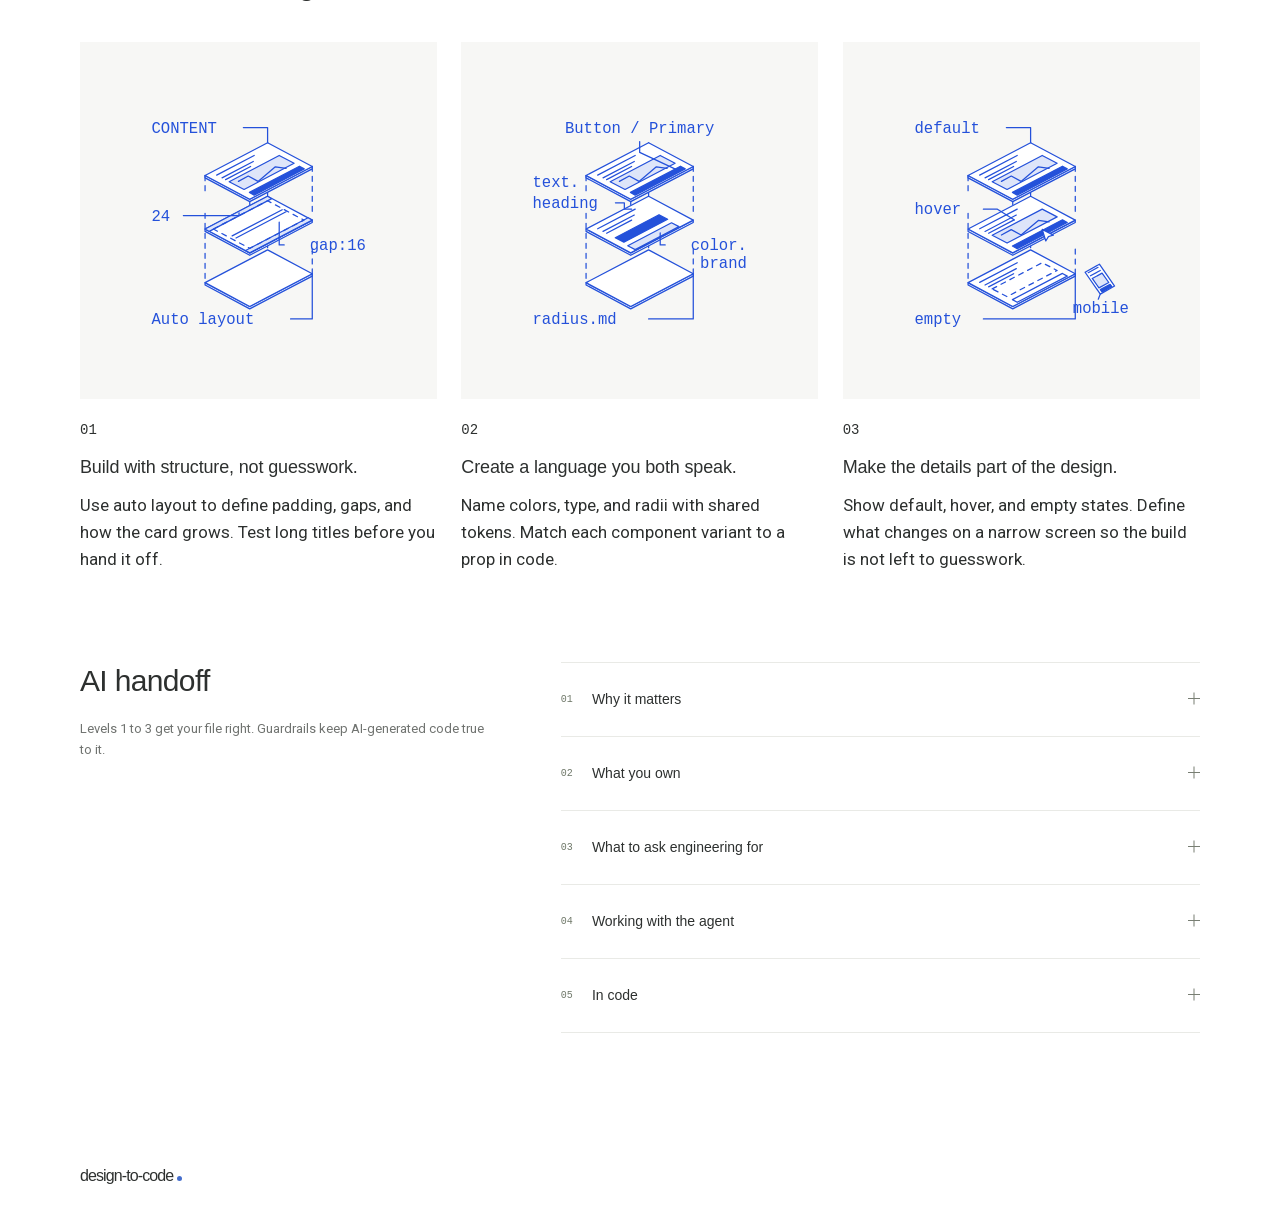
==== commit e2e9a89b: "Remove Microsoft icon from learning page header Co-authored-by: Copilot App <223556219+Copilot@users" ====
--- a/index.html
+++ b/index.html
@@ -15,7 +15,7 @@
   <a class="skip-link" href="#main">Skip to content</a>
   <header class="site-header">
     <nav class="navigation container" aria-label="Main navigation">
-      <a class="wordmark" href="#top" aria-label="Microsoft design-to-code home"><img class="microsoft-mark" src="assets/microsoft-mark.svg" width="20" height="20" alt="Microsoft">design-to-code<span class="wordmark-dot" aria-hidden="true"></span></a>
+      <a class="wordmark" href="#top" aria-label="design-to-code home">design-to-code<span class="wordmark-dot" aria-hidden="true"></span></a>
       <div class="nav-links">
         <a href="#principles">The essentials</a>
         <a href="#guides">Practical guides</a>
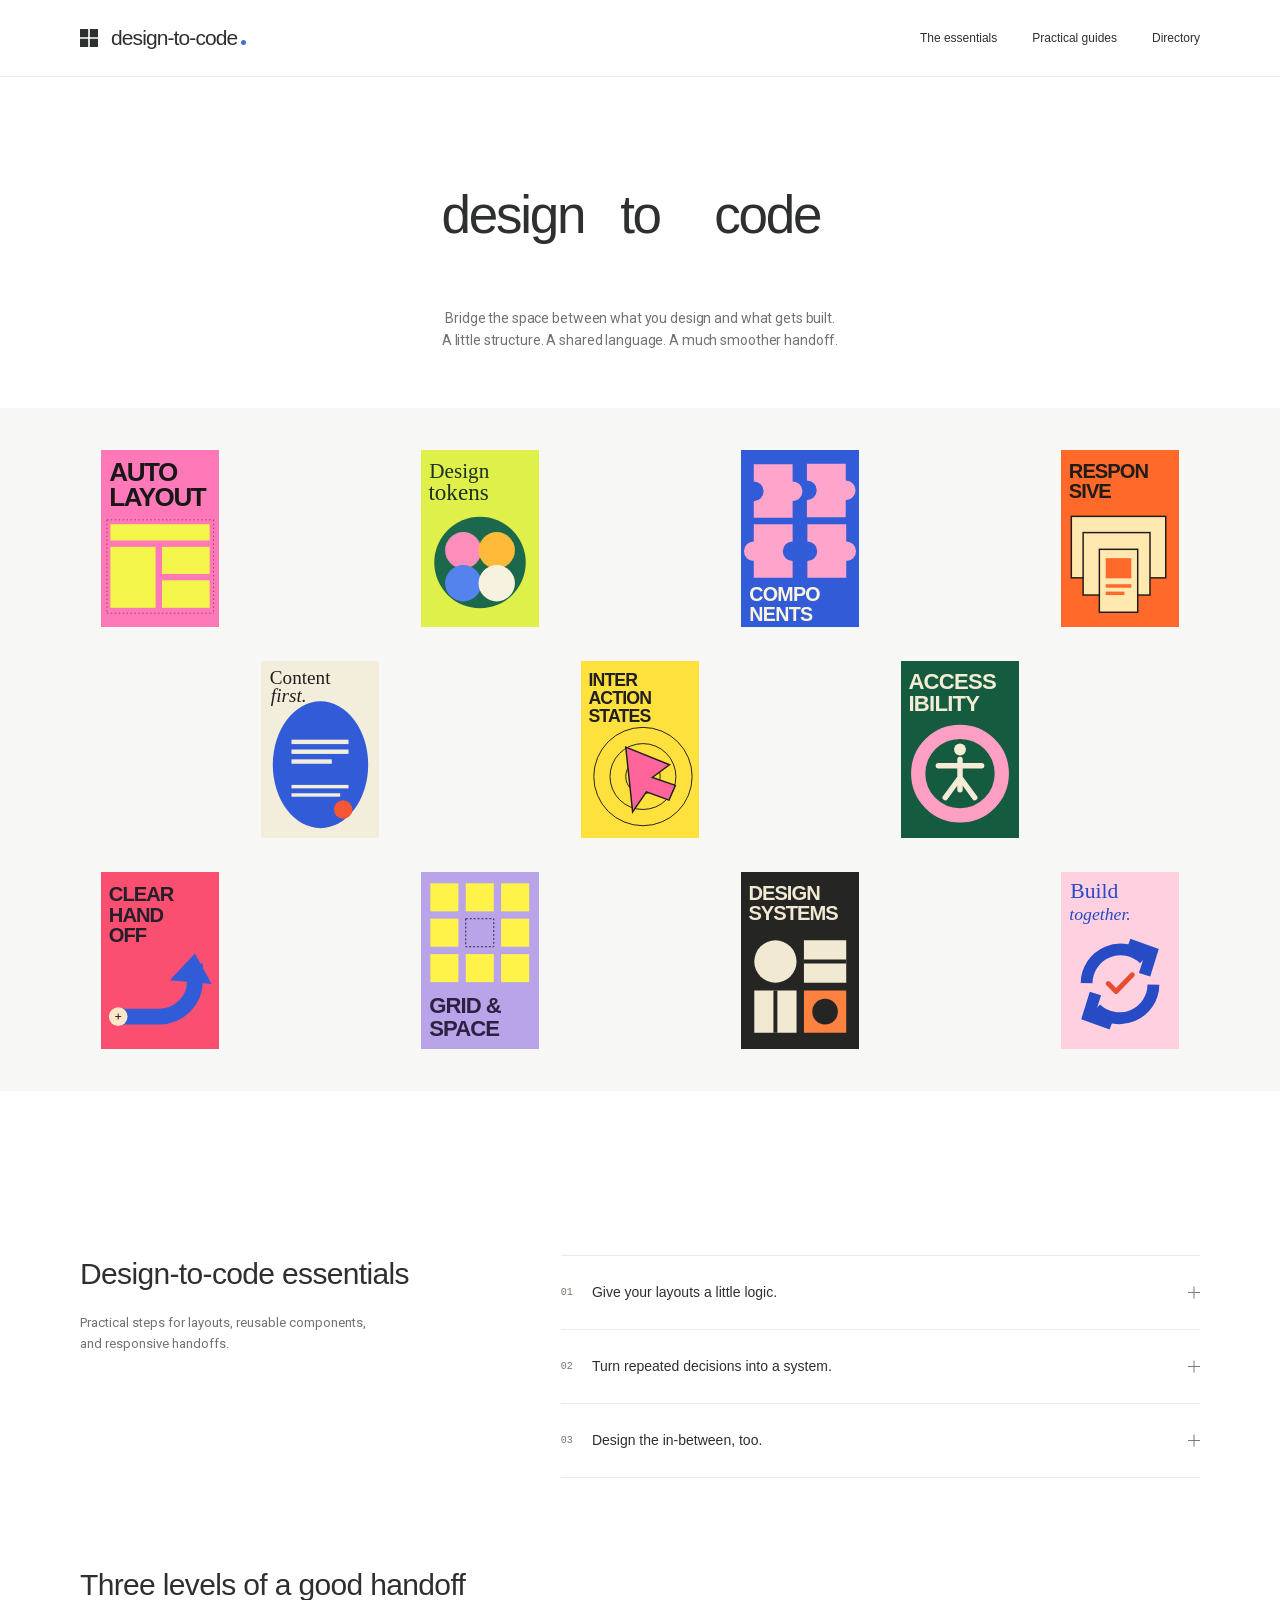
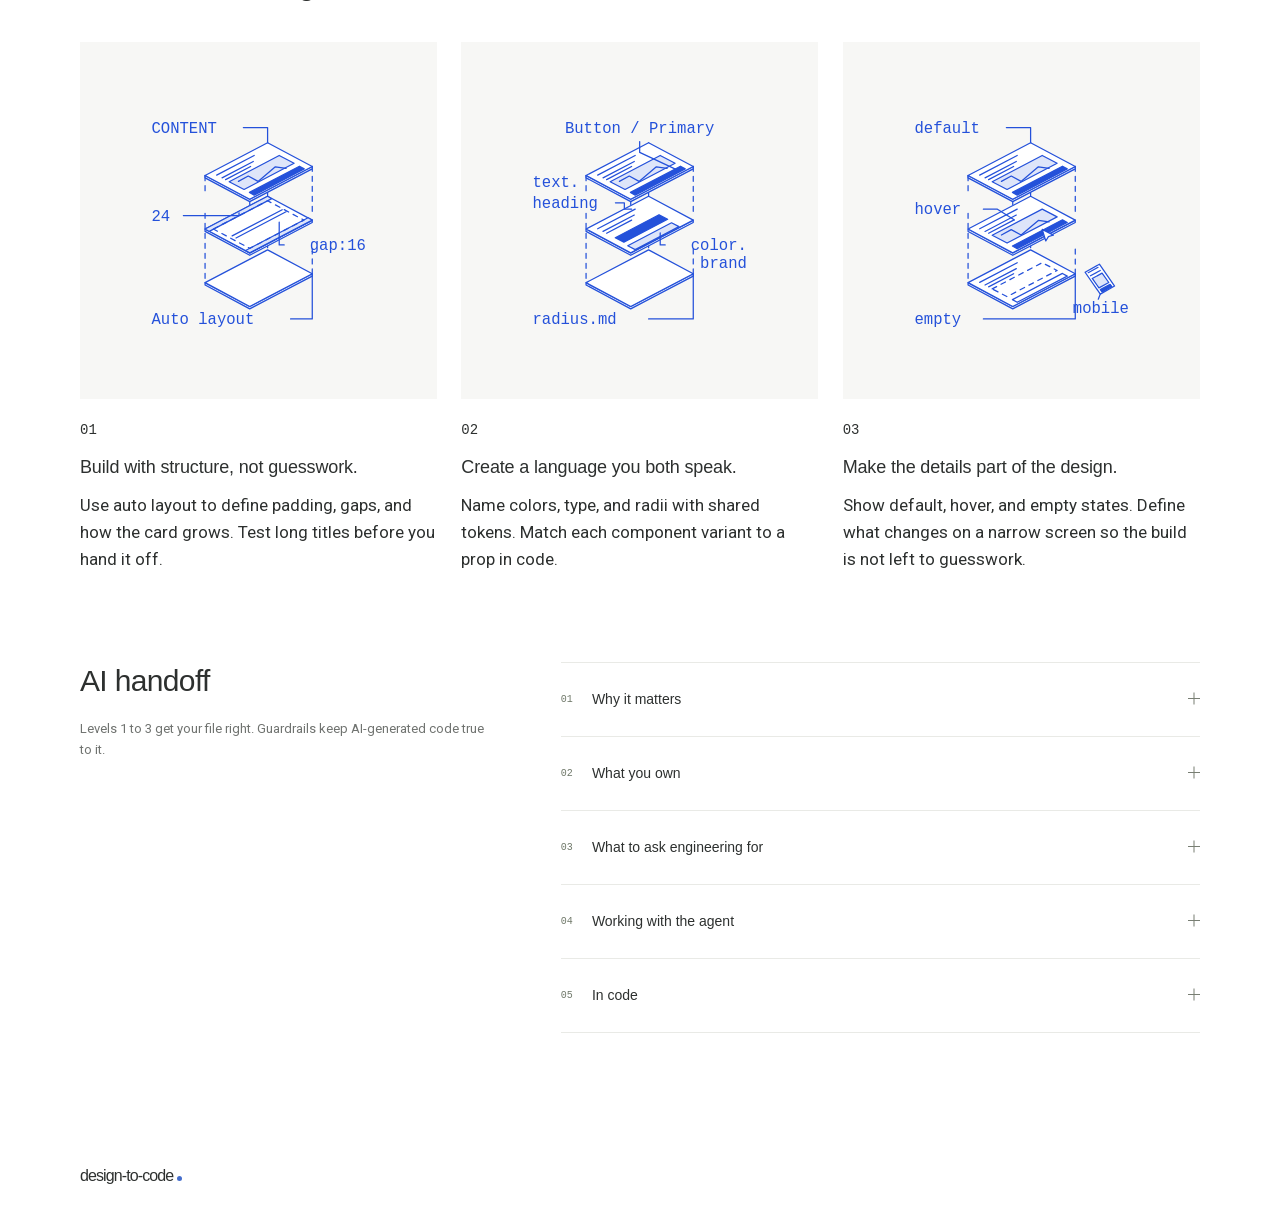
==== commit be271548: "Restore Microsoft logo in learning page header Co-authored-by: Copilot App <223556219+Copilot@users." ====
--- a/index.html
+++ b/index.html
@@ -15,7 +15,7 @@
   <a class="skip-link" href="#main">Skip to content</a>
   <header class="site-header">
     <nav class="navigation container" aria-label="Main navigation">
-      <a class="wordmark" href="#top" aria-label="design-to-code home">design-to-code<span class="wordmark-dot" aria-hidden="true"></span></a>
+      <a class="wordmark" href="#top" aria-label="Microsoft design-to-code home"><img class="microsoft-mark" src="assets/microsoft-mark.svg" width="20" height="20" alt="Microsoft">design-to-code<span class="wordmark-dot" aria-hidden="true"></span></a>
       <div class="nav-links">
         <a href="#principles">The essentials</a>
         <a href="#guides">Practical guides</a>
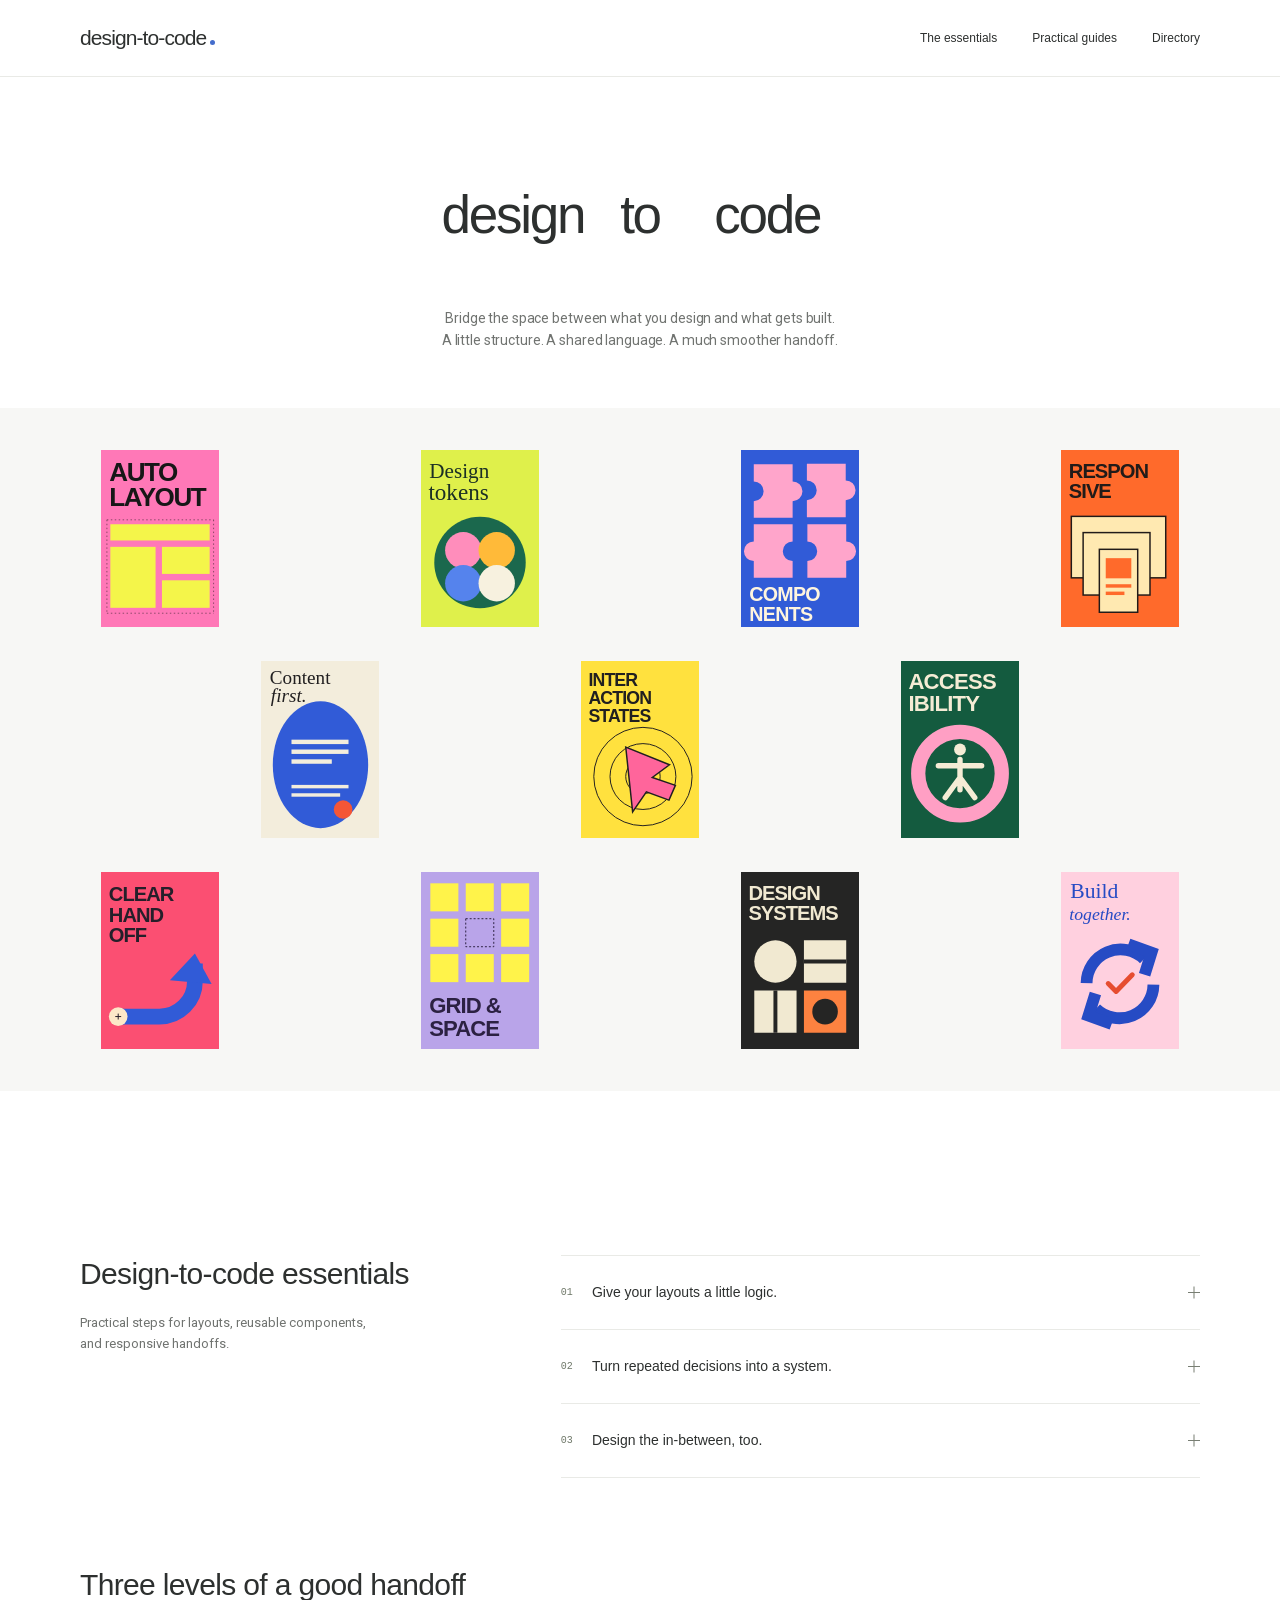
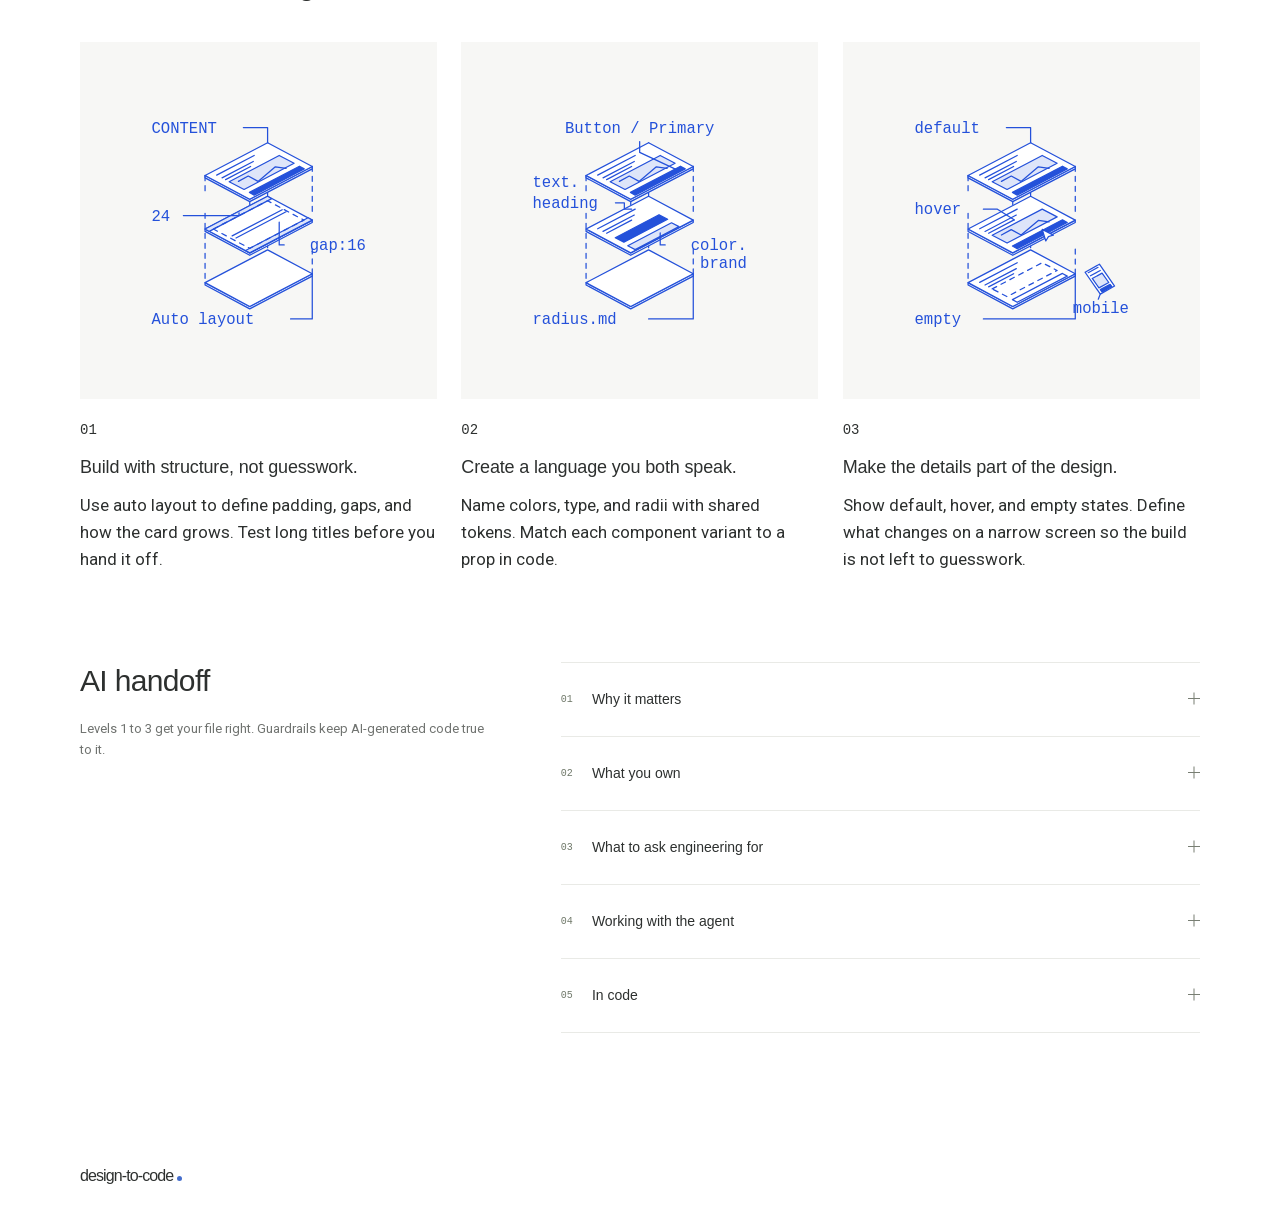
==== commit 40ff2b19: "Remove Microsoft icon from learning page header Co-authored-by: Copilot App <223556219+Copilot@users" ====
--- a/index.html
+++ b/index.html
@@ -15,7 +15,7 @@
   <a class="skip-link" href="#main">Skip to content</a>
   <header class="site-header">
     <nav class="navigation container" aria-label="Main navigation">
-      <a class="wordmark" href="#top" aria-label="Microsoft design-to-code home"><img class="microsoft-mark" src="assets/microsoft-mark.svg" width="20" height="20" alt="Microsoft">design-to-code<span class="wordmark-dot" aria-hidden="true"></span></a>
+      <a class="wordmark" href="#top" aria-label="design-to-code home">design-to-code<span class="wordmark-dot" aria-hidden="true"></span></a>
       <div class="nav-links">
         <a href="#principles">The essentials</a>
         <a href="#guides">Practical guides</a>
